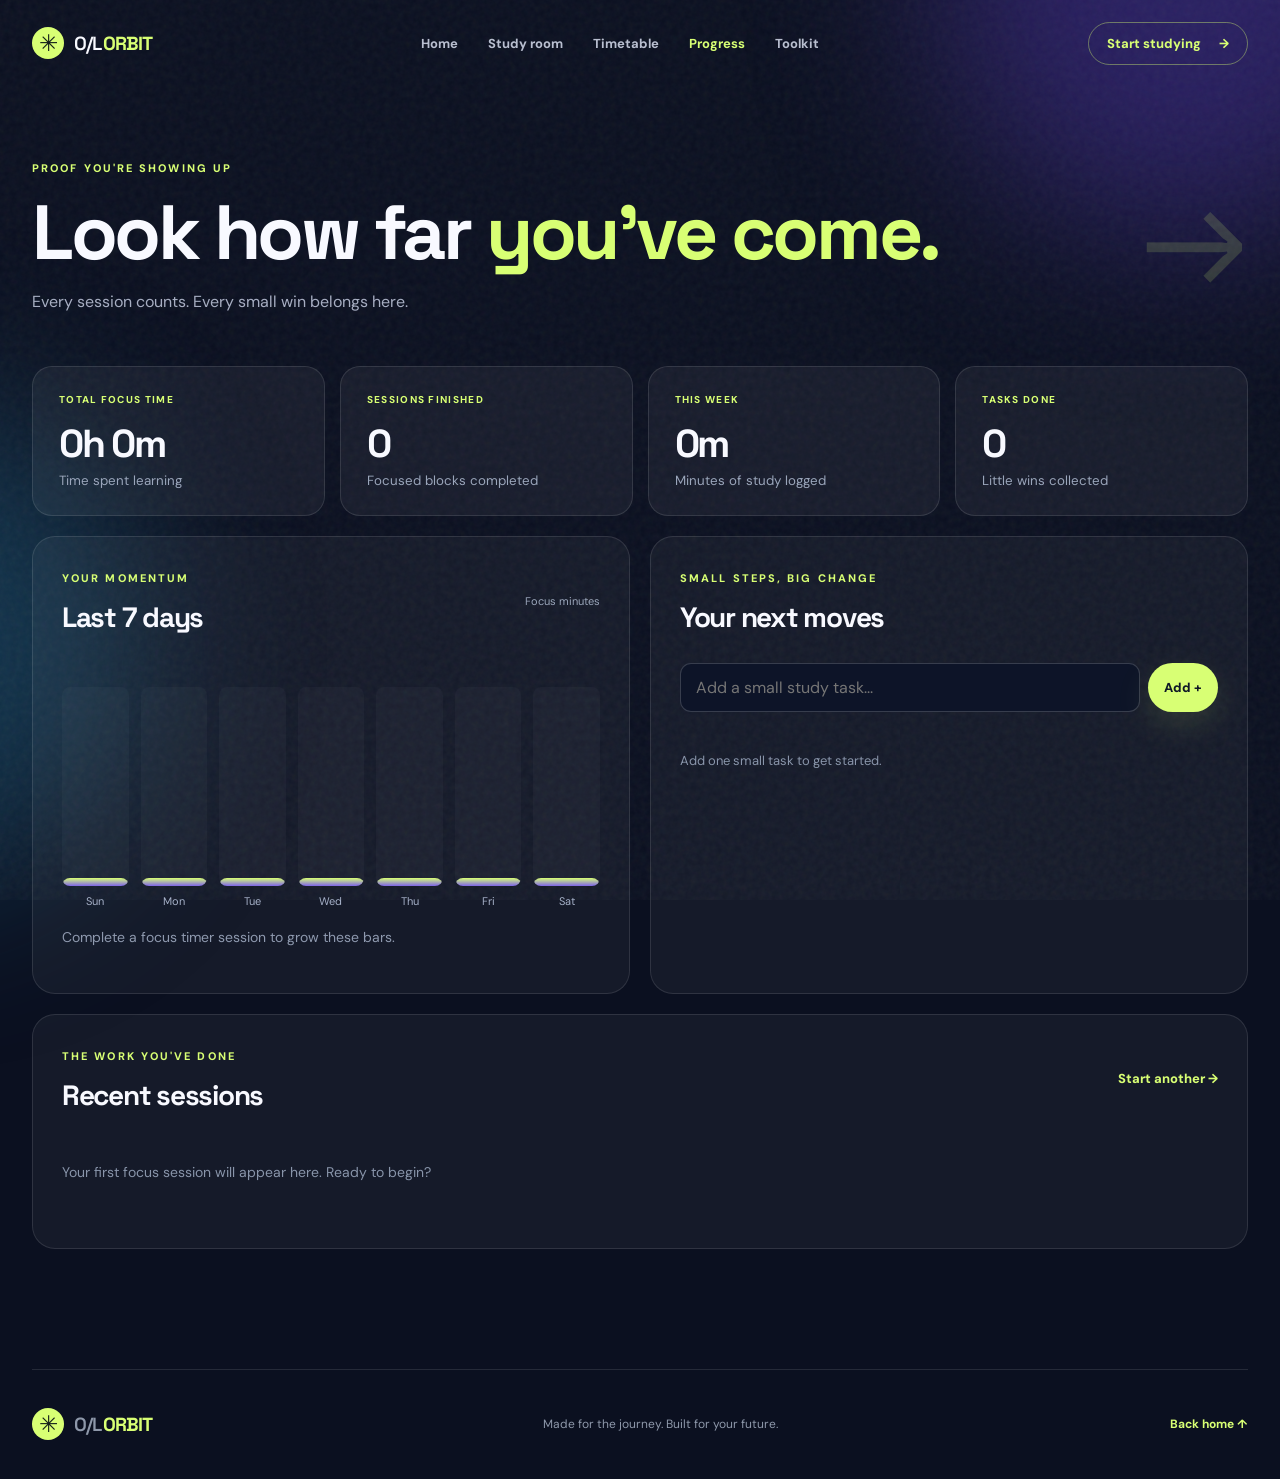
==== progress.html @ b2a18d15 "Build O/L Orbit study website" ====
<!doctype html><html lang="en"><head><meta charset="utf-8"><meta name="viewport" content="width=device-width, initial-scale=1"><meta name="theme-color" content="#0b1020"><title>Progress — O/L Orbit</title><link rel="stylesheet" href="styles.css"><script src="app.js" defer></script></head><body data-page="progress"><div id="app"></div></body></html>
---- styles.css ----
@import url('https://fonts.googleapis.com/css2?family=DM+Sans:wght@400;500;600;700;800&family=Space+Grotesk:wght@400;500;600;700&display=swap');
:root{--bg:#0b1020;--panel:#151c30;--line:#ffffff1c;--text:#f8f9ff;--muted:#a7aec2;--lime:#d8ff74;--purple:#a694ff;--blue:#80c7ff;--heading:'Space Grotesk',system-ui,sans-serif;--body:'DM Sans',system-ui,sans-serif}
*{box-sizing:border-box}html{scroll-behavior:smooth}body{margin:0;background:var(--bg);color:var(--text);font-family:var(--body);overflow-x:hidden}button,input,select{font:inherit}button{cursor:pointer}a{color:inherit;text-decoration:none}h1,h2,h3,p{margin-top:0}h1,h2,h3{font-family:var(--heading);letter-spacing:-.045em}p{line-height:1.7;color:var(--muted)}em{font-style:normal;color:var(--lime)}::selection{background:var(--lime);color:var(--bg)}:focus-visible{outline:2px solid var(--lime);outline-offset:4px}.shell{width:min(1220px,calc(100% - 64px));margin-inline:auto}.ambient{position:fixed;z-index:-2;filter:blur(90px);pointer-events:none;border-radius:50%;opacity:.5}.ambient-one{width:520px;height:520px;background:#4930a2;top:-280px;right:-170px;animation:ambientMove 18s ease-in-out infinite alternate}.ambient-two{width:480px;height:480px;background:#1b5b7b;left:-340px;top:45%;animation:ambientMove 22s ease-in-out infinite alternate-reverse}.noise{position:fixed;z-index:-1;inset:0;pointer-events:none;opacity:.055;background-image:url("data:image/svg+xml,%3Csvg viewBox='0 0 180 180' xmlns='http://www.w3.org/2000/svg'%3E%3Cfilter id='n'%3E%3CfeTurbulence type='fractalNoise' baseFrequency='.8' numOctaves='3' stitchTiles='stitch'/%3E%3C/filter%3E%3Crect width='100%25' height='100%25' filter='url(%23n)'/%3E%3C/svg%3E")}
.site-header{height:86px;display:flex;align-items:center;gap:35px;width:min(1370px,calc(100% - 64px));margin:auto;position:relative;z-index:20}.brand{font-family:var(--heading);font-size:19px;font-weight:600;letter-spacing:-.06em;white-space:nowrap;display:flex;align-items:center;gap:10px}.brand b{color:var(--lime)}.brand-mark{display:grid;place-items:center;background:var(--lime);color:#14201a;width:32px;height:32px;border-radius:50%;font-size:23px;line-height:1;animation:spinSlow 20s linear infinite}.desktop-nav{display:flex;align-items:center;gap:30px;margin:auto}.desktop-nav a,.mobile-nav a{font-size:13px;font-weight:700;color:#b9bfd0;transition:color .2s}.desktop-nav a:hover,.desktop-nav a.active,.mobile-nav a.active{color:var(--lime)}.header-cta{border:1px solid #d8ff7466;border-radius:100px;padding:12px 18px;font-size:13px;font-weight:800;color:var(--lime);white-space:nowrap;transition:background .25s,transform .25s}.header-cta:hover{background:#d8ff7419;transform:translateY(-2px)}.header-cta span{margin-left:15px}.menu-toggle,.mobile-nav{display:none}
.hero{min-height:660px;display:grid;grid-template-columns:1fr 1fr;align-items:center;gap:40px;padding-block:45px 70px}.hero-copy{position:relative;z-index:2}.eyebrow,.section-kicker{font-size:11px;font-weight:800;letter-spacing:.19em;color:var(--lime)}.eyebrow{display:inline-flex;align-items:center;gap:10px;border:1px solid #d8ff7444;background:#d8ff740b;padding:10px 15px;border-radius:100px}.pulse-dot,.live-dot{display:inline-block;width:7px;height:7px;background:var(--lime);border-radius:50%;box-shadow:0 0 0 5px #d8ff7424;animation:pulse 2s ease-in-out infinite}.hero h1{font-size:clamp(68px,7.3vw,118px);line-height:.99;margin:25px 0}.hero-copy>p{font-size:17px;max-width:510px}.hero-actions{display:flex;gap:13px;flex-wrap:wrap;margin-top:33px}.button{display:inline-flex;justify-content:center;align-items:center;gap:30px;border:0;border-radius:100px;padding:16px 22px;font-size:13px;font-weight:800;transition:transform .25s,box-shadow .25s,background .25s;white-space:nowrap}.button:hover{transform:translateY(-3px)}.button-primary{background:var(--lime);color:#101927;box-shadow:0 12px 35px #d8ff7422}.button-primary:hover{box-shadow:0 15px 44px #d8ff7455}.button-ghost{border:1px solid #ffffff3a;color:#fff;background:#ffffff0a}.button-ghost:hover{background:#ffffff18}.button.small{padding:11px 16px;gap:8px}.hero-note{margin-top:49px;display:flex;align-items:center;gap:17px;color:#a9b2c3;font-size:12px}.avatar-stack{display:flex;padding-left:9px}.avatar-stack i{font-style:normal;width:30px;height:30px;display:grid;place-items:center;margin-left:-9px;border:2px solid var(--bg);border-radius:50%;background:#9a7dff;color:#fff}.avatar-stack i:nth-child(2){background:#74bbcf}.avatar-stack i:nth-child(3){background:#cddc82;color:#233}
.hero-visual{height:560px;position:relative;display:grid;place-items:center;isolation:isolate}.hero-visual:before{content:'';position:absolute;width:380px;height:380px;border-radius:50%;background:#8671fd;filter:blur(100px);opacity:.18}.orbit{position:absolute;border:1px solid #c2b8ff3e;border-radius:50%;transform:rotate(-25deg);animation:orbitFloat 12s ease-in-out infinite alternate}.orbit-a{width:530px;height:250px}.orbit-b{width:450px;height:450px;border-style:dashed;opacity:.45;animation-duration:16s}.orbit-c{width:305px;height:530px;transform:rotate(30deg);opacity:.45;animation-duration:19s}.planet{width:320px;height:320px;border-radius:50%;background:radial-gradient(circle at 35% 26%,#d1c6ff 0,#8971e9 26%,#433d99 57%,#161c40 82%);box-shadow:inset -28px -30px 55px #12102caa,0 0 80px #9e7bfa80,0 0 160px #6e57e855;position:relative;display:grid;place-items:center;animation:float 6s ease-in-out infinite}.planet:after{content:'';position:absolute;inset:-25px;border:1px solid #a694ff88;border-radius:50%;filter:blur(2px)}.planet span{font-size:125px;color:#e0d8ff8f;text-shadow:0 0 36px white;animation:spinSlow 24s linear infinite}.orbit-label{position:absolute;padding:12px 16px;border:1px solid #ffffff55;background:#1c234bcc;backdrop-filter:blur(15px);border-radius:13px;font-size:10px;letter-spacing:.2em;font-weight:800;box-shadow:0 10px 35px #0004;animation:float 5s ease-in-out infinite}.orbit-label b{display:block;color:var(--lime);font-size:20px;letter-spacing:0;margin-top:4px}.label-a{top:100px;right:14px}.label-b{bottom:112px;left:35px;animation-delay:-2s}.spark{position:absolute;color:var(--lime);font-size:30px;animation:twinkle 3s ease-in-out infinite}.spark-a{left:40px;top:75px}.spark-b{right:30px;bottom:80px;animation-delay:1s}.spark-c{left:20%;bottom:60px;font-size:14px;animation-delay:2s}
.countdown-wrap{margin-top:10px}.countdown-card{position:relative;overflow:hidden;border:1px solid #d8ff7455;border-radius:28px;background:linear-gradient(120deg,#202c38,#172335 60%,#172830);box-shadow:0 30px 80px #0005;padding:45px 55px}.countdown-card:after{content:'✳';position:absolute;font-size:340px;color:#d8ff7409;right:-40px;top:-120px;pointer-events:none}.countdown-heading,.countdown-footer,.panel-head{display:flex;align-items:flex-start;justify-content:space-between;gap:25px}.countdown-heading h2{font-size:clamp(32px,3.8vw,56px);line-height:1.05;margin:15px 0 0}.target-control{text-align:right;display:flex;flex-direction:column;gap:8px;align-items:flex-end;font-size:12px;color:#c5cdd7}.text-button{padding:0;background:none;border:0;color:var(--lime);font-weight:800;font-size:12px}.text-button:hover{text-decoration:underline}.countdown-grid{display:flex;align-items:start;gap:17px;margin:46px 0 33px;position:relative;z-index:1}.time-unit{min-width:0;flex:1}.time-unit strong{display:block;font-family:var(--heading);font-size:clamp(47px,7vw,104px);line-height:.95;letter-spacing:-.09em;font-weight:700;font-variant-numeric:tabular-nums}.time-unit span{display:block;margin-top:16px;color:#b8c4ca;font-size:10px;font-weight:800;letter-spacing:.24em}.time-divider{color:var(--lime);font-size:clamp(36px,5vw,75px);line-height:.9;animation:blink 1s step-end infinite}.countdown-footer{border-top:1px solid #ffffff2b;padding-top:20px;color:#aebdc4;font-size:12px}.countdown-footer>span:first-child{display:flex;align-items:center;gap:12px}
.feature-section,.methods-section,.toolkit-section{padding-block:130px 65px}.section-top{display:flex;align-items:end;justify-content:space-between;gap:30px;margin-bottom:32px}.section-top h2{font-size:clamp(38px,4.5vw,65px);line-height:1.08;margin:15px 0 0}.section-top>p{max-width:350px;font-size:15px;margin:0 0 5px}.feature-grid{display:grid;grid-template-columns:repeat(3,1fr);gap:18px}.feature-card{min-height:400px;border-radius:23px;padding:27px;position:relative;overflow:hidden;display:flex;flex-direction:column;align-items:flex-start;border:1px solid #ffffff24;transition:transform .3s,border-color .3s,box-shadow .3s}.feature-card:hover{transform:translateY(-8px);border-color:#ffffff80;box-shadow:0 25px 60px #0004}.card-purple{background:linear-gradient(145deg,#413575,#251f48)}.card-blue{background:linear-gradient(145deg,#245377,#182c4b)}.card-lime{background:linear-gradient(145deg,#536c4b,#283e35)}.feature-icon{width:48px;height:48px;display:grid;place-items:center;border-radius:14px;background:#ffffff22;font-size:28px}.feature-index{font-size:10px;letter-spacing:.2em;font-weight:800;color:#e1dffa;margin-top:50px}.feature-card h3{font-size:33px;line-height:1.1;margin:12px 0}.feature-card p{color:#e1e4ec;font-size:14px;max-width:280px;margin-bottom:20px}.feature-link{font-size:13px;font-weight:800;margin-top:auto;display:flex;justify-content:space-between;width:100%;position:relative;z-index:1}.feature-link b{font-size:20px}.card-art{position:absolute;pointer-events:none;right:-35px;top:55px;opacity:.15}.art-rings{width:200px;height:200px;border:20px double white;border-radius:50%;box-shadow:0 0 0 20px #fff4,0 0 0 40px #fff2}.art-grid{width:175px;height:180px;background:repeating-linear-gradient(0deg,transparent 0 30px,#fff 31px 33px),repeating-linear-gradient(90deg,transparent 0 30px,#fff 31px 33px);transform:rotate(16deg)}.art-steps{width:200px;height:170px;background:linear-gradient(135deg,transparent 42%,#fff 43% 53%,transparent 54%);transform:rotate(-12deg)}.quote-section{text-align:center;padding:65px 20px 115px}.quote-star{display:block;color:var(--lime);font-size:50px;animation:spinSlow 20s linear infinite}.quote-section p{color:#f1f1fc;font-family:var(--heading);font-size:clamp(25px,3.1vw,42px);letter-spacing:-.04em;margin:20px auto 10px;max-width:790px}.quote-section>span:last-child{font-size:10px;font-weight:800;letter-spacing:.25em;color:var(--lime)}.site-footer{min-height:110px;border-top:1px solid var(--line);display:flex;align-items:center;justify-content:space-between;gap:25px;color:#8e98aa;font-size:12px}.site-footer>a:last-child{color:var(--lime);font-weight:700}
.inner-main{padding-block:70px 120px;min-height:calc(100vh - 196px)}.page-heading{display:flex;justify-content:space-between;align-items:center;margin-bottom:50px}.page-heading h1{font-size:clamp(52px,6vw,85px);line-height:1.06;margin:15px 0}.page-heading p{font-size:16px;margin:0}.heading-symbol{font-family:var(--heading);font-size:135px;color:#d8ff7429;line-height:1;animation:float 5s ease-in-out infinite}.panel{border:1px solid var(--line);background:#ffffff0b;border-radius:23px;padding:29px}.panel h2{font-size:28px;margin:12px 0}.panel p{font-size:14px}.panel label,.dialog label{display:block;color:#dbe0eb;font-size:12px;font-weight:700;margin:18px 0 8px}.panel input:not([type=checkbox]),.panel select,.dialog input,.dialog select{width:100%;padding:13px 15px;border-radius:11px;background:#0d1428;color:#fff;border:1px solid #ffffff2c;outline:none}.panel input:focus,.panel select:focus,.dialog input:focus,.dialog select:focus{border-color:var(--lime)}.panel select,.dialog select{appearance:auto}.field-note,.chart-note{display:block;color:#8f9aaf;font-size:11px;margin-top:12px}.inline-link{color:var(--lime);font-size:13px;font-weight:800}.inline-link:hover{text-decoration:underline}.tip-panel{background:linear-gradient(135deg,#332961,#1d2742)}.tip-panel p{color:#d1d5e3}
.study-layout{display:grid;grid-template-columns:minmax(0,1.3fr) minmax(300px,.8fr);gap:20px}.timer-card{background:radial-gradient(circle at 50% 55%,#41357c 0,#221e48 42%,#191c36 80%);border:1px solid #a694ff66;border-radius:25px;min-height:630px;padding:30px;display:flex;flex-direction:column;align-items:center}.timer-top{width:100%;display:flex;justify-content:space-between;color:#bbc0da;font-size:10px;font-weight:800;letter-spacing:.15em}.timer-top>span:first-child{display:flex;align-items:center;gap:12px}.mode-tabs{display:flex;background:#0a112755;border:1px solid #ffffff2b;padding:5px;border-radius:100px;margin:40px 0 10px;gap:2px}.mode{border:0;border-radius:100px;padding:10px 18px;background:transparent;color:#c9c9dc;font-size:12px;font-weight:800}.mode small{display:block;font-size:10px;font-weight:500;opacity:.7;margin-top:2px}.mode.active{background:var(--lime);color:#152020}.timer-face{width:310px;max-width:100%;aspect-ratio:1;position:relative;display:grid;place-items:center;margin:auto}.timer-face svg{width:100%;height:100%;transform:rotate(-90deg)}.timer-face circle{fill:none;stroke-width:4}.timer-track{stroke:#ffffff1c}.timer-progress{stroke:var(--lime);stroke-linecap:round;stroke-dasharray:660;stroke-dashoffset:0;filter:drop-shadow(0 0 7px #d8ff74aa);transition:stroke-dashoffset .35s linear}.timer-center{position:absolute;display:flex;flex-direction:column;align-items:center;gap:6px}.timer-center span{font-size:10px;letter-spacing:.25em;font-weight:800;color:#c5badf}.timer-center strong{font-family:var(--heading);font-size:70px;font-variant-numeric:tabular-nums;letter-spacing:-.08em}.timer-center small{color:#c1c5dc}.timer-controls{display:flex;align-items:center;gap:12px}.icon-button{border:1px solid #ffffff4a;background:#ffffff0c;color:#fff;border-radius:50%;height:50px;width:50px;font-size:24px}.icon-button:hover{background:#ffffff24}.timer-footnote{text-align:center;font-size:11px;max-width:320px;margin:22px 0 0}.study-side{display:grid;grid-template-rows:1fr 1fr;gap:20px}.methods-section{padding-bottom:0}.method-grid{display:grid;grid-template-columns:repeat(3,1fr);gap:18px}.method-card{padding:26px;border-radius:20px;background:#ffffff0b;border:1px solid var(--line)}.method-card>span{color:var(--lime);font-weight:800;font-size:12px}.method-card h3{font-size:24px;margin:30px 0 10px}.method-card p{font-size:13px;margin:0}
.timetable-layout{display:grid;grid-template-columns:minmax(0,1fr) 280px;gap:20px}.schedule-panel{padding:30px}.panel-head{align-items:center;margin-bottom:28px}.panel-head h2{margin-bottom:0}.week-grid{display:grid;grid-template-columns:repeat(7,minmax(115px,1fr));gap:8px;overflow-x:auto;padding-bottom:10px}.day-column{min-width:115px;background:#ffffff08;border:1px solid #ffffff13;border-radius:14px;min-height:290px}.day-heading{display:flex;flex-direction:column;padding:16px 12px;border-bottom:1px solid #ffffff1a}.day-heading strong{font-size:11px;letter-spacing:.1em}.day-heading span{font-size:10px;color:#909bb3;margin-top:4px}.day-content{padding:9px;display:grid;align-content:start;gap:8px}.empty-day{font-size:11px;color:#76839d;padding:9px 2px}.study-block{background:#6054a866;border:1px solid #a694ff85;border-radius:10px;padding:10px 8px;overflow:hidden}.study-block:nth-child(3n+2){background:#315b7866;border-color:#80c7ff85}.study-block:nth-child(3n){background:#50694866;border-color:#d8ff7485}.study-block>span{display:block;color:#d6d3ee;font-size:9px;white-space:nowrap}.study-block strong{display:block;font-size:12px;margin:7px 0;overflow-wrap:anywhere}.block-actions{display:flex;gap:7px}.block-actions button{border:0;padding:0;background:none;color:#d8ff74;font-size:10px;text-decoration:underline}.schedule-help{border-top:1px solid var(--line);padding-top:20px;margin-top:15px;font-size:12px;color:#a8b1c5}.schedule-help span{color:var(--lime);margin-right:6px}.schedule-side{display:flex;flex-direction:column;gap:20px}.mini-stat{border-top:1px solid var(--line);padding-top:16px;margin-top:17px;display:flex;align-items:baseline;gap:10px}.mini-stat strong{font-family:var(--heading);font-size:34px;color:var(--lime)}.mini-stat span{font-size:12px;color:var(--muted)}
.stats-grid{display:grid;grid-template-columns:repeat(4,1fr);gap:15px;margin-bottom:20px}.stat-card{padding:26px;border:1px solid var(--line);border-radius:20px;background:#ffffff0d;display:flex;flex-direction:column}.stat-card>span{font-size:10px;font-weight:800;color:var(--lime);letter-spacing:.13em}.stat-card strong{font-family:var(--heading);font-size:39px;line-height:1.2;margin:15px 0 5px;letter-spacing:-.06em}.stat-card small{color:#9ba6bb}.progress-layout{display:grid;grid-template-columns:1fr 1fr;gap:20px}.muted{font-size:11px;color:#9ca8bc}.chart{height:245px;display:grid;grid-template-columns:repeat(7,1fr);gap:12px;align-items:end}.bar-column{height:100%;display:flex;flex-direction:column;align-items:center;gap:8px;color:#a7b2c9;font-size:11px}.bar-value{height:16px;color:var(--lime);font-size:10px}.bar-track{width:100%;flex:1;display:flex;align-items:flex-end;background:#ffffff07;border-radius:8px;overflow:hidden}.bar-fill{background:linear-gradient(0deg,#7e64e8,var(--lime));width:100%;border-radius:8px 8px 0 0;min-height:3px;animation:barGrow .7s ease-out both;transform-origin:bottom}.chart-note{margin-top:18px}.task-form{display:flex;gap:8px}.task-form input{flex:1;min-width:0}.task-list{list-style:none;padding:0;margin:20px 0 0;max-height:260px;overflow:auto}.task-item{border-bottom:1px solid var(--line);padding:11px 0;display:flex;align-items:center;justify-content:space-between;gap:10px}.task-item label{display:flex;align-items:center;gap:10px;margin:0;min-width:0;cursor:pointer}.task-item input{accent-color:var(--lime);width:17px;height:17px}.task-item span{overflow-wrap:anywhere}.task-item.done span{text-decoration:line-through;color:#8490a4}.task-item button{border:0;background:none;color:#9da8ba;font-size:22px}.empty-state{color:#8995aa;font-size:13px;padding:20px 0}.recent-panel{margin-top:20px}.recent-item{border-top:1px solid var(--line);display:flex;align-items:center;gap:15px;padding:16px 0}.recent-icon{display:grid;place-items:center;background:#d8ff7422;color:var(--lime);border-radius:12px;width:39px;height:39px}.recent-item div{display:flex;flex-direction:column;gap:4px;flex:1}.recent-item small{color:#8e9ab0}.recent-item b{font-size:12px;color:var(--lime)}
.toolkit-hero{border:1px solid #b3a5ff55;border-radius:28px;background:linear-gradient(115deg,#32285f,#1a2d49);padding:50px;display:grid;grid-template-columns:1fr 1fr;gap:30px;align-items:center;overflow:hidden}.toolkit-hero h2{font-size:clamp(40px,4.5vw,62px);line-height:1.1;margin:15px 0}.toolkit-hero p{max-width:480px}.toolkit-hero .button{margin-top:10px}.loop-art{height:300px;display:grid;grid-template-columns:1fr 1fr;gap:12px;transform:rotate(-9deg)}.loop-art span{border:1px solid #ffffff4b;border-radius:21px;background:#ffffff19;display:flex;flex-direction:column;justify-content:space-between;padding:22px;font-family:var(--heading);font-size:45px;box-shadow:0 12px 28px #0003;transition:transform .3s}.loop-art span:hover{transform:translateY(-8px)}.loop-art span:nth-child(2){background:#d8ff74;color:#192719}.loop-art span:nth-child(3){background:#9b88fb;color:#161d36}.loop-art small{font-family:var(--body);font-size:11px;letter-spacing:.15em;font-weight:800}.toolkit-section{padding-bottom:0}.tool-grid{display:grid;grid-template-columns:repeat(2,1fr);gap:18px}.tool-card{background:#ffffff0b;border:1px solid var(--line);border-radius:22px;padding:30px}.tool-number{font-size:10px;letter-spacing:.18em;color:var(--lime);font-weight:800}.tool-card h3{font-size:30px;margin:20px 0 10px}.tool-card p{font-size:14px}.tool-prompt{border-top:1px solid var(--line);padding-top:17px;font-size:11px;color:#cbd7ba;font-weight:800;letter-spacing:.04em}.wellbeing-section{margin-top:100px;padding:40px;border:1px solid #d8ff7444;background:#d8ff740b;border-radius:25px}.wellbeing-section h2{font-size:45px;margin:14px 0 35px}.wellbeing-grid{display:grid;grid-template-columns:repeat(3,1fr);gap:25px}.wellbeing-grid>div{padding:20px;border:1px solid #ffffff1f;border-radius:18px;background:#ffffff09}.wellbeing-grid span{font-size:25px;color:var(--lime)}.wellbeing-grid h3{font-size:20px;margin:18px 0 8px}.wellbeing-grid p{font-size:13px;margin:0}
.dialog{width:min(440px,calc(100% - 30px));border:1px solid #bbaeff99;border-radius:23px;background:#1a2038;color:var(--text);padding:30px;box-shadow:0 30px 100px #000b}.dialog::backdrop{background:#060a17c9;backdrop-filter:blur(8px)}.dialog form{position:relative}.dialog h2{font-size:32px;margin:13px 0}.dialog p{font-size:14px}.dialog .button{width:100%;margin-top:25px}.dialog-close{position:absolute;right:-4px;top:-9px;border:0;background:none;color:#fff;font-size:29px}.form-row{display:grid;grid-template-columns:1fr 1fr;gap:12px}.toast{position:fixed;z-index:100;bottom:25px;left:50%;transform:translate(-50%,30px);opacity:0;pointer-events:none;background:var(--lime);color:#172018;border-radius:100px;padding:13px 22px;font-size:13px;font-weight:800;box-shadow:0 15px 35px #0008;transition:opacity .25s,transform .25s}.toast.show{opacity:1;transform:translate(-50%,0)}.sr-only{position:absolute!important;width:1px;height:1px;padding:0;margin:-1px;overflow:hidden;clip:rect(0,0,0,0);white-space:nowrap;border:0}.reveal{opacity:0;transform:translateY(22px);transition:opacity .7s ease,transform .7s ease}.reveal.visible{opacity:1;transform:translateY(0)}
@keyframes float{50%{transform:translateY(-15px)}}@keyframes orbitFloat{50%{transform:rotate(-16deg) translateY(8px)}}@keyframes spinSlow{to{transform:rotate(360deg)}}@keyframes twinkle{50%{opacity:.3;transform:scale(.6)}}@keyframes pulse{50%{box-shadow:0 0 0 9px #d8ff7408}}@keyframes blink{50%{opacity:.25}}@keyframes ambientMove{to{transform:translate(120px,80px)}}@keyframes barGrow{from{transform:scaleY(0)}to{transform:scaleY(1)}}
@media(max-width:1080px){.desktop-nav{gap:14px}.desktop-nav a{font-size:12px}.header-cta{display:none}.hero-visual{transform:scale(.85)}.timetable-layout{grid-template-columns:1fr}.schedule-side{display:grid;grid-template-columns:1fr 1fr}.week-grid{grid-template-columns:repeat(7,minmax(120px,1fr))}}
@media(max-width:760px){.shell,.site-header{width:min(100% - 36px,600px)}.site-header{height:70px}.desktop-nav{display:none}.menu-toggle{display:grid;place-items:center;margin-left:auto;width:42px;height:42px;background:#ffffff12;border:1px solid var(--line);border-radius:11px;color:#fff;font-size:22px}.mobile-nav{display:none;position:absolute;z-index:30;left:18px;right:18px;top:68px;border:1px solid #ffffff3a;border-radius:16px;padding:12px;background:#1d2540;box-shadow:0 15px 30px #0008;flex-direction:column}.menu-open .mobile-nav{display:flex}.mobile-nav a{padding:11px 13px;border-radius:8px}.mobile-nav a.active{background:#d8ff7418}.hero{display:flex;flex-direction:column;align-items:stretch;gap:0;min-height:0;padding:62px 0 25px}.hero h1{font-size:clamp(62px,14vw,88px)}.hero-visual{height:350px;transform:scale(.65);margin:-25px 0 -50px}.hero-visual .orbit-a{width:440px}.hero-note{margin-top:28px}.countdown-card{padding:28px 22px;border-radius:20px}.countdown-heading{flex-direction:column;gap:18px}.target-control{text-align:left;align-items:flex-start}.countdown-grid{gap:6px;margin:37px 0 28px}.time-unit strong{font-size:clamp(38px,10vw,68px)}.time-unit span{font-size:8px;letter-spacing:.1em;margin-top:9px}.time-divider{font-size:36px}.countdown-footer{flex-direction:column;gap:8px}.feature-section,.methods-section,.toolkit-section{padding-block:85px 20px}.section-top{flex-direction:column;align-items:flex-start;gap:12px}.section-top h2{font-size:42px}.feature-grid,.method-grid{grid-template-columns:1fr}.feature-card{min-height:310px}.feature-index{margin-top:35px}.quote-section{padding-bottom:70px}.site-footer{flex-wrap:wrap;padding-block:25px;min-height:0}.site-footer>span{order:3;flex-basis:100%}.inner-main{padding-block:50px 85px}.page-heading h1{font-size:53px}.page-heading{margin-bottom:35px}.heading-symbol{display:none}.study-layout,.progress-layout,.toolkit-hero,.tool-grid{grid-template-columns:1fr}.study-side{grid-template-rows:auto}.timer-card{min-height:570px;padding:23px}.timer-face{width:270px}.stats-grid{grid-template-columns:repeat(2,1fr)}.stat-card{padding:19px}.stat-card strong{font-size:31px}.schedule-side{grid-template-columns:1fr}.schedule-panel{padding:18px}.panel-head{align-items:flex-start}.panel-head .button{font-size:11px}.toolkit-hero{padding:30px}.loop-art{height:220px;transform:rotate(-4deg)}.loop-art span{font-size:30px;padding:15px}.wellbeing-section{padding:25px;margin-top:60px}.wellbeing-section h2{font-size:36px}.wellbeing-grid{grid-template-columns:1fr;gap:12px}}
@media(max-width:430px){.hero-actions{flex-direction:column;align-items:stretch}.hero-visual{transform:scale(.54);margin:-38px 0 -75px}.eyebrow{font-size:9px}.timer-top{font-size:9px}.mode{padding:9px 10px}.timer-center strong{font-size:60px}.stats-grid{gap:8px}.stat-card strong{font-size:27px}.countdown-card{padding:24px 16px}.time-unit strong{font-size:36px}.countdown-grid{gap:3px}.time-divider{font-size:30px}}
@media(prefers-reduced-motion:reduce){*,*:before,*:after{animation-duration:.01ms!important;animation-iteration-count:1!important;scroll-behavior:auto!important;transition-duration:.01ms!important}.reveal{opacity:1;transform:none}}
.reveal{opacity:1;transform:none}.reveal.visible{animation:revealIn .7s ease both}@keyframes revealIn{from{opacity:.2;transform:translateY(22px)}to{opacity:1;transform:translateY(0)}}
@media(max-width:760px){.hero{overflow:hidden}}
.schedule-panel{min-width:0}.week-grid{max-width:100%}
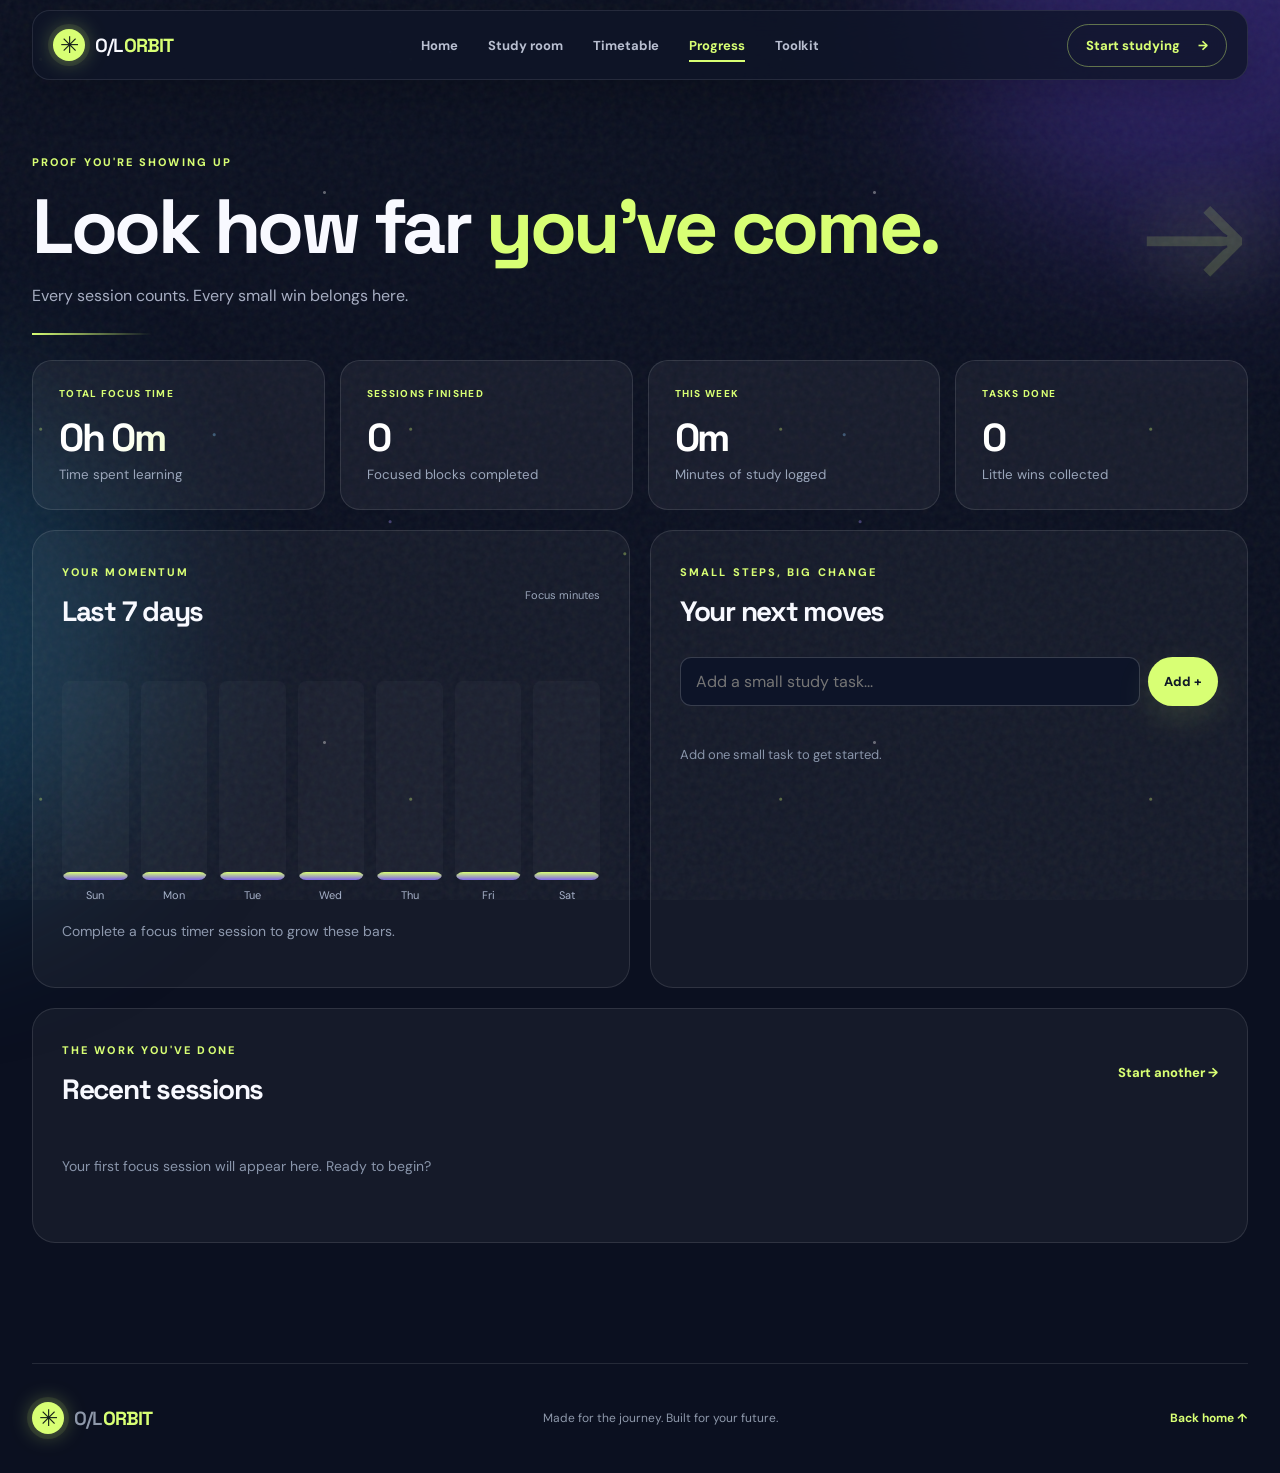
==== commit e1bce286: "Enhance countdown and study timer animations" ====
--- a/progress.html
+++ b/progress.html
@@ -1 +1 @@
-<!doctype html><html lang="en"><head><meta charset="utf-8"><meta name="viewport" content="width=device-width, initial-scale=1"><meta name="theme-color" content="#0b1020"><title>Progress — O/L Orbit</title><link rel="stylesheet" href="styles.css"><script src="app.js" defer></script></head><body data-page="progress"><div id="app"></div></body></html>
+<!doctype html><html lang="en"><head><meta charset="utf-8"><meta name="viewport" content="width=device-width, initial-scale=1"><meta name="theme-color" content="#0b1020"><title>Progress — O/L Orbit</title><link rel="stylesheet" href="styles.css"><link rel="stylesheet" href="effects.css"><script src="app.js" defer></script><script src="effects.js" defer></script></head><body data-page="progress"><div id="app"></div></body></html>
--- a/effects.css
+++ b/effects.css
@@ -0,0 +1,200 @@
+/* A shared, quiet layer of motion across the whole site. */
+.sky-dust {
+  position: fixed;
+  inset: 0;
+  z-index: -1;
+  pointer-events: none;
+  opacity: .35;
+  background-image:
+    radial-gradient(circle at 11% 16%, #d8ff74 0 1px, transparent 2px),
+    radial-gradient(circle at 83% 11%, #a694ff 0 1px, transparent 2px),
+    radial-gradient(circle at 59% 35%, #ffffff 0 1px, transparent 2px),
+    radial-gradient(circle at 34% 69%, #80c7ff 0 1px, transparent 2px),
+    radial-gradient(circle at 88% 78%, #d8ff74 0 1px, transparent 2px);
+  background-size: 370px 370px, 470px 470px, 550px 550px, 630px 630px, 710px 710px;
+  animation: sky-drift 80s linear infinite alternate;
+}
+.scroll-meter { position: fixed; top: 0; left: 0; right: 0; height: 3px; z-index: 100; pointer-events: none; }
+.scroll-meter span { display: block; height: 100%; width: 100%; transform: scaleX(0); transform-origin: left; background: linear-gradient(90deg, #a694ff, #80c7ff, #d8ff74); box-shadow: 0 0 14px #d8ff74; }
+.cursor-halo { position: fixed; top: 0; left: 0; z-index: -1; width: 400px; height: 400px; border-radius: 50%; pointer-events: none; opacity: 0; background: radial-gradient(circle, #a694ff19, transparent 65%); transition: opacity .3s ease; }
+.site-header { position: sticky; top: 10px; height: 70px; padding: 0 20px; margin-top: 10px; border: 1px solid #ffffff19; border-radius: 18px; background: #0e1528c9; backdrop-filter: blur(20px); box-shadow: 0 16px 45px #0003; }
+.brand-mark { box-shadow: 0 0 0 5px #d8ff7417, 0 0 22px #d8ff7466; }
+.desktop-nav a { position: relative; padding: 10px 0; }
+.desktop-nav a::after { content: ''; position: absolute; height: 2px; bottom: 2px; left: 0; width: 100%; background: var(--lime); transform: scaleX(0); transform-origin: center; transition: transform .3s ease; }
+.desktop-nav a:hover::after, .desktop-nav a.active::after { transform: scaleX(1); }
+.button { position: relative; overflow: hidden; }
+.button::after { content: ''; position: absolute; width: 60px; height: 160%; left: -90px; top: -30%; transform: rotate(24deg); background: linear-gradient(90deg, transparent, #ffffff80, transparent); transition: left .6s ease; pointer-events: none; }
+.button:hover::after { left: calc(100% + 90px); }
+.button span, .header-cta span { display: inline-block; transition: transform .3s ease; }
+.button:hover span, .header-cta:hover span { transform: translateX(4px); }
+.page-heading { position: relative; }
+.page-heading::after { content: ''; position: absolute; bottom: -25px; left: 0; width: min(120px, 30%); height: 2px; background: linear-gradient(90deg, var(--lime), transparent); }
+.heading-symbol { text-shadow: 0 0 80px #d8ff7477; }
+.light-reactive { position: relative; overflow: hidden; }
+.light-reactive::after { content: ''; position: absolute; inset: 0; z-index: 3; border-radius: inherit; pointer-events: none; opacity: 0; background: radial-gradient(340px circle at var(--light-x, 50%) var(--light-y, 50%), #ffffff18, transparent 70%); transition: opacity .35s ease; }
+.light-reactive:hover::after { opacity: 1; }
+.method-card, .tool-card, .stat-card, .panel { transition: border-color .35s ease, transform .35s ease, box-shadow .35s ease; }
+.method-card:hover, .tool-card:hover, .stat-card:hover { border-color: #d8ff7466; transform: translateY(-5px); box-shadow: 0 18px 36px #0003; }
+.panel:hover { border-color: #ffffff38; }
+.day-column { transition: background .3s ease, transform .3s ease; }
+.day-column:hover { background: #ffffff11; transform: translateY(-3px); }
+.study-block { transition: transform .25s ease, box-shadow .25s ease; }
+.study-block:hover { transform: translateY(-2px); box-shadow: 0 8px 18px #0005; }
+.stat-card strong { background: linear-gradient(120deg, #ffffff 25%, #d8ff74); background-clip: text; -webkit-text-fill-color: transparent; }
+.toolkit-hero { position: relative; }
+.toolkit-hero::before { content: ''; position: absolute; width: 500px; height: 500px; top: -320px; right: -140px; border-radius: 50%; background: #c1a7ff55; filter: blur(75px); animation: glow-breathe 8s ease-in-out infinite alternate; pointer-events: none; }
+.toolkit-hero > * { position: relative; }
+
+/* The countdown becomes a small control room with a sense of distance travelled. */
+.countdown-card {
+  isolation: isolate;
+  border-color: #d8ff7480;
+  background: radial-gradient(circle at 83% 12%, #394b4c 0, transparent 35%), linear-gradient(125deg, #1d2839 0%, #19273a 54%, #172b32 100%);
+  box-shadow: 0 35px 90px #0007, 0 0 55px #d8ff740e, inset 0 1px #ffffff26;
+}
+.countdown-card::before { content: ''; position: absolute; inset: 0; z-index: -1; opacity: .13; background-image: linear-gradient(#d8ff7437 1px, transparent 1px), linear-gradient(90deg, #d8ff7437 1px, transparent 1px); background-size: 46px 46px; mask-image: linear-gradient(120deg, transparent 20%, black 100%); }
+.countdown-orbit { position: absolute; width: 500px; height: 500px; right: -130px; top: -250px; border: 1px solid #d8ff7440; border-radius: 50%; box-shadow: 0 0 0 36px #d8ff7408, 0 0 0 85px #d8ff7405; pointer-events: none; animation: countdown-orbit 18s ease-in-out infinite alternate; }
+.countdown-stars i { position: absolute; width: 5px; height: 5px; border-radius: 50%; background: var(--lime); box-shadow: 0 0 16px var(--lime); animation: star-pulse 3s ease-in-out infinite; }
+.countdown-stars i:nth-child(1) { top: 55px; right: 17%; }
+.countdown-stars i:nth-child(2) { top: 140px; right: 6%; width: 3px; height: 3px; animation-delay: .7s; }
+.countdown-stars i:nth-child(3) { bottom: 90px; right: 10%; width: 3px; height: 3px; animation-delay: 1.5s; }
+.countdown-stars i:nth-child(4) { bottom: 45px; left: 35%; width: 3px; height: 3px; animation-delay: 2.3s; }
+.countdown-stars i:nth-child(5) { top: 30px; left: 48%; width: 3px; height: 3px; animation-delay: 1.9s; }
+.countdown-heading, .countdown-grid, .countdown-journey, .countdown-footer { position: relative; z-index: 1; }
+.countdown-heading h2 em { text-shadow: 0 0 25px #d8ff7440; }
+.countdown-grid { gap: 12px; margin-bottom: 27px; }
+.time-unit { padding: 19px 13px 17px; border: 1px solid #ffffff17; border-radius: 16px; background: linear-gradient(160deg, #ffffff16, #ffffff05); backdrop-filter: blur(10px); box-shadow: inset 0 1px #ffffff18; transition: transform .3s ease, border-color .3s ease; }
+.time-unit:hover { transform: translateY(-5px); border-color: #d8ff7466; }
+.time-unit strong { line-height: 1; text-shadow: 0 0 30px #ffffff25; }
+.time-unit:last-child strong { color: var(--lime); text-shadow: 0 0 24px #d8ff7470; }
+.time-unit strong.digit-change { animation: digit-turn .42s cubic-bezier(.2,.7,.2,1); }
+.time-divider { align-self: center; padding-bottom: 28px; }
+.countdown-journey { margin: 0 0 26px; padding: 0 2px; }
+.journey-labels { display: flex; justify-content: space-between; gap: 12px; font-size: 10px; font-weight: 800; letter-spacing: .15em; color: #b7c7c6; }
+.journey-labels strong { color: var(--lime); letter-spacing: .02em; }
+.journey-track { height: 9px; border-radius: 100px; background: #080f1e; border: 1px solid #ffffff32; margin-top: 12px; position: relative; overflow: visible; }
+.journey-track span { display: block; height: 100%; width: 0; border-radius: inherit; background: linear-gradient(90deg, #927cf8, #83d6c7, #d8ff74); box-shadow: 0 0 16px #d8ff7460; transition: width .8s ease; }
+.journey-track i { position: absolute; right: -4px; top: 50%; transform: translateY(-50%); width: 10px; height: 10px; background: var(--lime); border-radius: 50%; box-shadow: 0 0 0 5px #d8ff741d; }
+.countdown-journey p { font-size: 12px; margin: 11px 0 0; color: #bcc8c9; }
+.countdown-footer { padding-top: 18px; }
+
+/* The timer behaves like a small animated instrument, with motion tied to state. */
+.timer-card {
+  --timer-accent: #d8ff74;
+  min-height: 790px;
+  position: relative;
+  isolation: isolate;
+  overflow: hidden;
+  background: radial-gradient(circle at 50% 42%, #45337d 0%, #29234f 31%, #1a203e 66%, #171b35 100%);
+  border-color: #b3a2ff8f;
+  box-shadow: 0 30px 80px #0006, inset 0 1px #ffffff2a;
+}
+.timer-card::before { content: ''; position: absolute; inset: 0; z-index: -1; opacity: .45; background: repeating-radial-gradient(circle at 50% 52%, transparent 0 35px, #cdbdff13 36px 37px, transparent 38px 78px); animation: timer-field 22s linear infinite; }
+.timer-card::after { content: ''; position: absolute; inset: 0; z-index: -1; border-radius: inherit; border: 1px solid transparent; background: linear-gradient(120deg, #ffffff30, transparent 35%, #d8ff7440 70%, transparent) border-box; mask: linear-gradient(#fff 0 0) padding-box, linear-gradient(#fff 0 0); mask-composite: exclude; pointer-events: none; }
+.timer-card[data-visual-mode="short"] { --timer-accent: #80c7ff; background: radial-gradient(circle at 50% 42%, #235e7b, #1d395b 35%, #171f3a 76%); }
+.timer-card[data-visual-mode="long"] { --timer-accent: #c1a9ff; background: radial-gradient(circle at 50% 42%, #5b397e, #342652 35%, #171f3a 76%); }
+.timer-card > *:not(.timer-atmosphere) { position: relative; z-index: 1; }
+.timer-atmosphere { position: absolute; inset: 0; pointer-events: none; overflow: hidden; z-index: 0; }
+.timer-atmosphere span { position: absolute; display: block; width: 5px; height: 5px; background: var(--timer-accent); border-radius: 50%; box-shadow: 0 0 18px var(--timer-accent); opacity: .65; animation: mote-float 9s ease-in-out infinite alternate; }
+.timer-atmosphere span:nth-child(1) { top: 19%; left: 12%; animation-delay: -2s; }
+.timer-atmosphere span:nth-child(2) { top: 32%; right: 11%; width: 3px; height: 3px; animation-delay: -5s; }
+.timer-atmosphere span:nth-child(3) { top: 58%; left: 9%; width: 3px; height: 3px; animation-delay: -3s; }
+.timer-atmosphere span:nth-child(4) { top: 67%; right: 15%; animation-delay: -7s; }
+.timer-atmosphere span:nth-child(5) { bottom: 19%; left: 21%; width: 2px; height: 2px; animation-delay: -4s; }
+.timer-atmosphere span:nth-child(6) { top: 12%; right: 28%; width: 2px; height: 2px; animation-delay: -8s; }
+.timer-top { align-items: center; }
+.timer-top > span:first-child { color: var(--timer-accent); }
+.timer-top > span:last-child { padding: 8px 10px; border: 1px solid #ffffff2d; border-radius: 100px; background: #ffffff0b; color: #d0d5e4; }
+.timer-intro { text-align: center; margin-top: 29px; }
+.timer-eyebrow { color: var(--timer-accent); font-size: 10px; letter-spacing: .2em; font-weight: 800; }
+.timer-intro h2 { margin: 10px 0 4px; font-size: clamp(28px, 3vw, 40px); line-height: 1.1; }
+.timer-intro h2 em { color: var(--timer-accent); }
+.timer-intro p { margin: 0; font-size: 12px; color: #bbc3dd; }
+.mode-tabs { margin: 26px 0 6px; padding: 6px; background: #0b1227a8; box-shadow: inset 0 2px 10px #0004; }
+.mode { transition: background .25s ease, color .25s ease, transform .25s ease; }
+.mode:hover:not(.active) { background: #ffffff17; color: white; }
+.mode.active { background: var(--timer-accent); box-shadow: 0 5px 22px color-mix(in srgb, var(--timer-accent), transparent 70%); }
+.timer-face { width: 340px; flex: none; margin: 20px auto 4px; filter: drop-shadow(0 0 45px #b395ff35); }
+.timer-face::before { content: ''; position: absolute; inset: 22px; border-radius: 50%; background: radial-gradient(circle at 42% 32%, #ffffff1b, #8f74ff12 42%, #080e2b99 100%); box-shadow: inset 0 0 40px #ffffff0b, 0 0 50px #a694ff45; }
+.timer-face::after { content: ''; position: absolute; inset: 52px; border-radius: 50%; border: 1px solid #ffffff14; box-shadow: 0 0 0 14px #ffffff05; pointer-events: none; }
+.timer-orbit { position: absolute; inset: -17px; border: 1px dashed #e0d2ff55; border-radius: 50%; animation: spinSlow 45s linear infinite; }
+.timer-orbit::before { content: ''; position: absolute; inset: 20px; border: 1px solid #ffffff18; border-radius: 50%; }
+.timer-orbit i { position: absolute; display: block; background: var(--timer-accent); border-radius: 50%; box-shadow: 0 0 18px var(--timer-accent); }
+.timer-orbit i:nth-child(1) { width: 8px; height: 8px; top: 10%; left: 20%; }
+.timer-orbit i:nth-child(2) { width: 5px; height: 5px; right: 6%; top: 49%; }
+.timer-orbit i:nth-child(3) { width: 4px; height: 4px; bottom: 13%; left: 23%; }
+.timer-face svg { position: relative; z-index: 1; }
+.timer-track { stroke: #ffffff20; stroke-width: 3 !important; }
+.timer-progress { stroke: var(--timer-accent); stroke-width: 5 !important; filter: drop-shadow(0 0 9px var(--timer-accent)); }
+.timer-center { z-index: 2; }
+.timer-center span { color: var(--timer-accent); }
+.timer-center strong { font-size: 76px; text-shadow: 0 0 36px #ffffff42; }
+.timer-center small { color: #d3d7ea; }
+.timer-card.is-running .timer-face::before { animation: focus-breathe 4s ease-in-out infinite; }
+.timer-card.is-running .timer-orbit { animation-duration: 18s; }
+.timer-card.is-running .timer-atmosphere span { animation-duration: 4s; opacity: .95; }
+.timer-card.is-running { box-shadow: 0 30px 80px #0006, 0 0 55px #a694ff38, inset 0 1px #ffffff2a; }
+.timer-card.is-paused .timer-face { filter: grayscale(.3) drop-shadow(0 0 15px #b395ff20); }
+.timer-subject { border: 1px solid #ffffff2b; border-radius: 100px; padding: 8px 12px; background: #ffffff0c; color: #aeb9d2; font-size: 10px; letter-spacing: .1em; }
+.timer-subject b { color: var(--timer-accent); margin-left: 8px; letter-spacing: 0; }
+.timer-controls { margin-top: 21px; }
+.timer-controls .button { background: var(--timer-accent); min-width: 184px; }
+.timer-controls .button span { font-family: Arial, sans-serif; }
+.timer-controls .button:hover { box-shadow: 0 12px 40px color-mix(in srgb, var(--timer-accent), transparent 55%); }
+.focus-steps { width: min(390px, 100%); display: flex; align-items: center; justify-content: space-between; gap: 7px; margin-top: 32px; color: #b7c0d9; font-size: 10px; font-weight: 800; letter-spacing: .04em; }
+.focus-steps span { white-space: nowrap; opacity: .5; transition: opacity .3s ease, color .3s ease; }
+.focus-steps span b { margin-left: 3px; font-size: 9px; }
+.focus-steps span.step-current { color: var(--timer-accent); opacity: 1; }
+.focus-steps i { width: 20px; height: 1px; flex: 1; background: #ffffff4a; }
+.session-count { display: flex; align-items: center; gap: 10px; color: #bdc6dc; font-size: 11px; margin-top: 24px; }
+.session-count strong { color: var(--timer-accent); }
+.session-count-icon { display: grid; place-items: center; width: 28px; height: 28px; border-radius: 50%; background: #d8ff7424; color: var(--timer-accent); font-size: 19px; }
+.timer-footnote { margin-top: 20px; }
+.timer-card.session-celebration { animation: celebration-flash .8s ease both; }
+.celebration-burst { position: absolute; inset: 50% auto auto 50%; z-index: 5; pointer-events: none; }
+.celebration-burst i { position: absolute; width: 8px; height: 15px; border-radius: 3px; background: var(--color); box-shadow: 0 0 12px var(--color); animation: confetti-fly 1.4s ease-out both; }
+
+@keyframes sky-drift { to { transform: translate3d(-60px, 40px, 0); } }
+@keyframes glow-breathe { to { transform: scale(1.25); opacity: .55; } }
+@keyframes countdown-orbit { to { transform: rotate(35deg) scale(1.08); } }
+@keyframes star-pulse { 50% { opacity: .2; transform: scale(.45); } }
+@keyframes digit-turn { 0% { opacity: .35; transform: translateY(10px) rotateX(-50deg); } 100% { opacity: 1; transform: translateY(0) rotateX(0); } }
+@keyframes timer-field { to { transform: rotate(15deg) scale(1.12); } }
+@keyframes mote-float { to { transform: translate3d(25px, -40px, 0); opacity: .2; } }
+@keyframes focus-breathe { 50% { box-shadow: inset 0 0 40px #ffffff15, 0 0 85px #a694ff90; transform: scale(1.035); } }
+@keyframes celebration-flash { 40% { box-shadow: 0 30px 80px #0006, 0 0 95px #d8ff74b0, inset 0 0 30px #d8ff7460; } }
+@keyframes confetti-fly { to { opacity: 0; transform: rotate(var(--angle)) translateY(calc(-1 * var(--distance))) rotate(570deg); } }
+
+@media (max-width: 760px) {
+  .site-header { top: 6px; height: 65px; margin-top: 6px; padding: 0 14px; }
+  .mobile-nav { position: fixed; top: 77px; }
+  .countdown-grid { gap: 4px; }
+  .time-unit { padding: 12px 5px; border-radius: 10px; }
+  .time-unit span { font-size: 7px; }
+  .time-divider { padding-bottom: 20px; }
+  .countdown-orbit { width: 320px; height: 320px; right: -170px; top: -160px; }
+  .timer-card { min-height: 765px; padding: 24px 17px; }
+  .timer-intro { margin-top: 26px; }
+  .timer-intro h2 { font-size: 31px; }
+  .timer-face { width: min(290px, calc(100% - 28px)); margin: 26px auto 8px; }
+  .timer-center strong { font-size: 62px; }
+  .timer-orbit { inset: -11px; }
+  .focus-steps { font-size: 9px; }
+  .focus-steps span b { font-size: 8px; }
+}
+@media (max-width: 390px) {
+  .countdown-grid { gap: 2px; }
+  .time-unit strong { font-size: clamp(29px, 9vw, 37px); }
+  .time-divider { font-size: 25px; }
+  .timer-top > span:last-child { font-size: 8px; }
+  .timer-intro h2 { font-size: 27px; }
+  .focus-steps span b { display: none; }
+}
+@media (prefers-reduced-motion: reduce) {
+  .sky-dust, .countdown-orbit, .countdown-stars i, .timer-card::before, .timer-orbit, .timer-atmosphere span, .timer-card.is-running .timer-face::before, .toolkit-hero::before { animation: none !important; }
+  .cursor-halo { display: none; }
+  .time-unit strong.digit-change { animation: none; }
+  .timer-card, .time-unit, .method-card, .tool-card, .stat-card, .day-column, .study-block { transition: none; }
+}
+.reveal.visible { animation-name: reveal-soft; }
+@keyframes reveal-soft { from { opacity: .82; transform: translateY(12px); } to { opacity: 1; transform: translateY(0); } }
